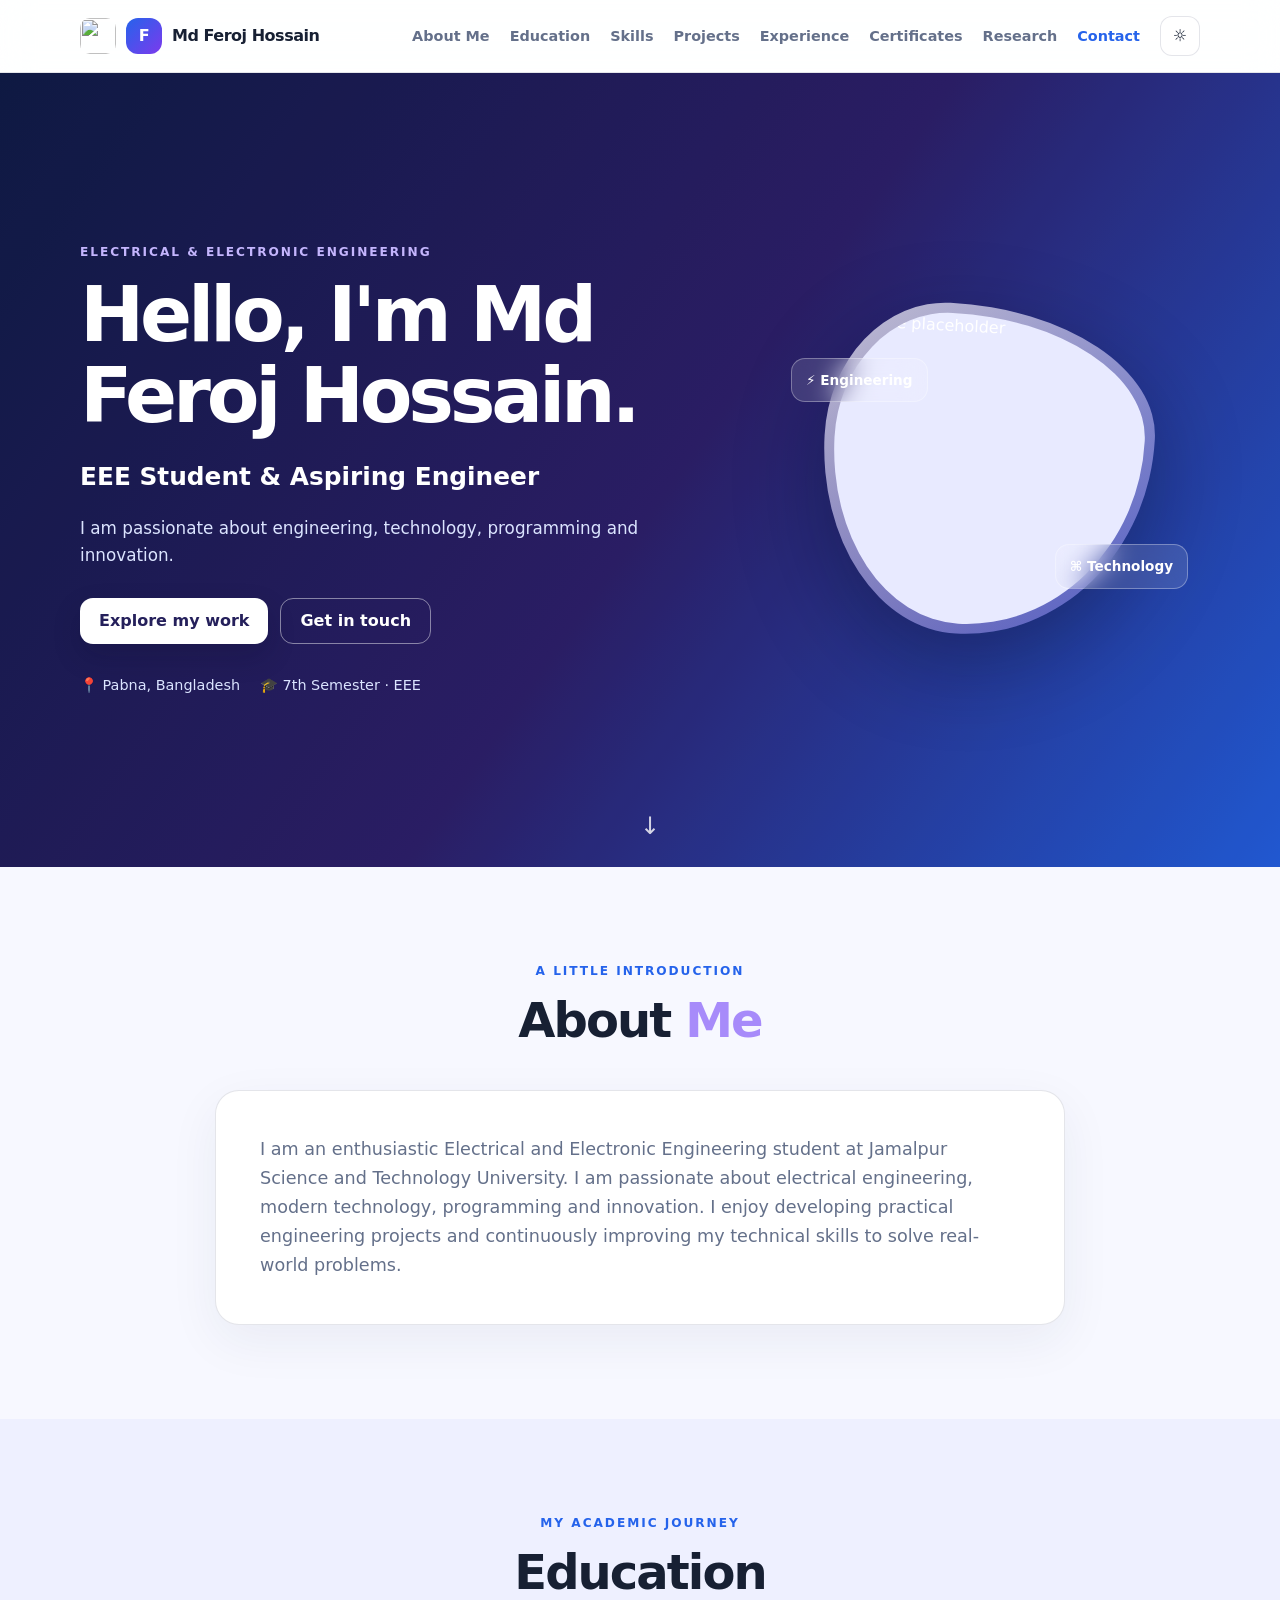
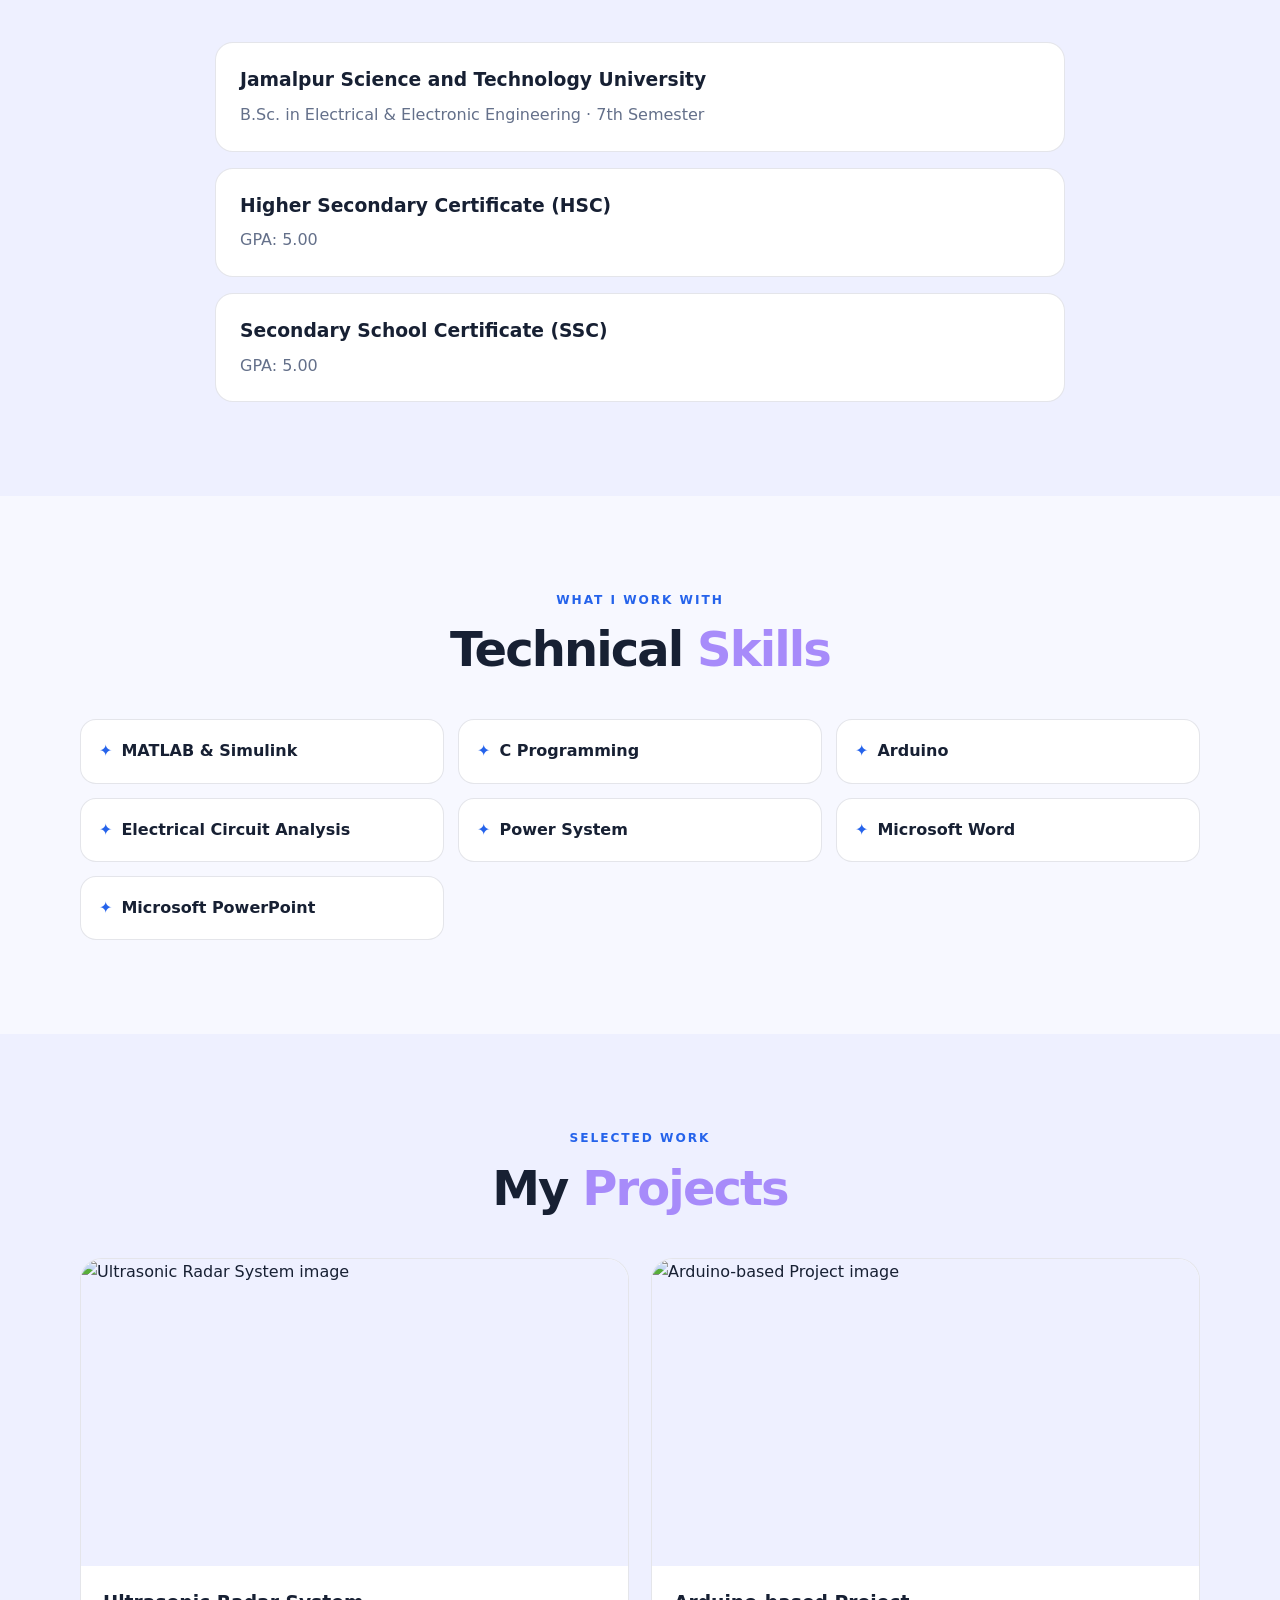
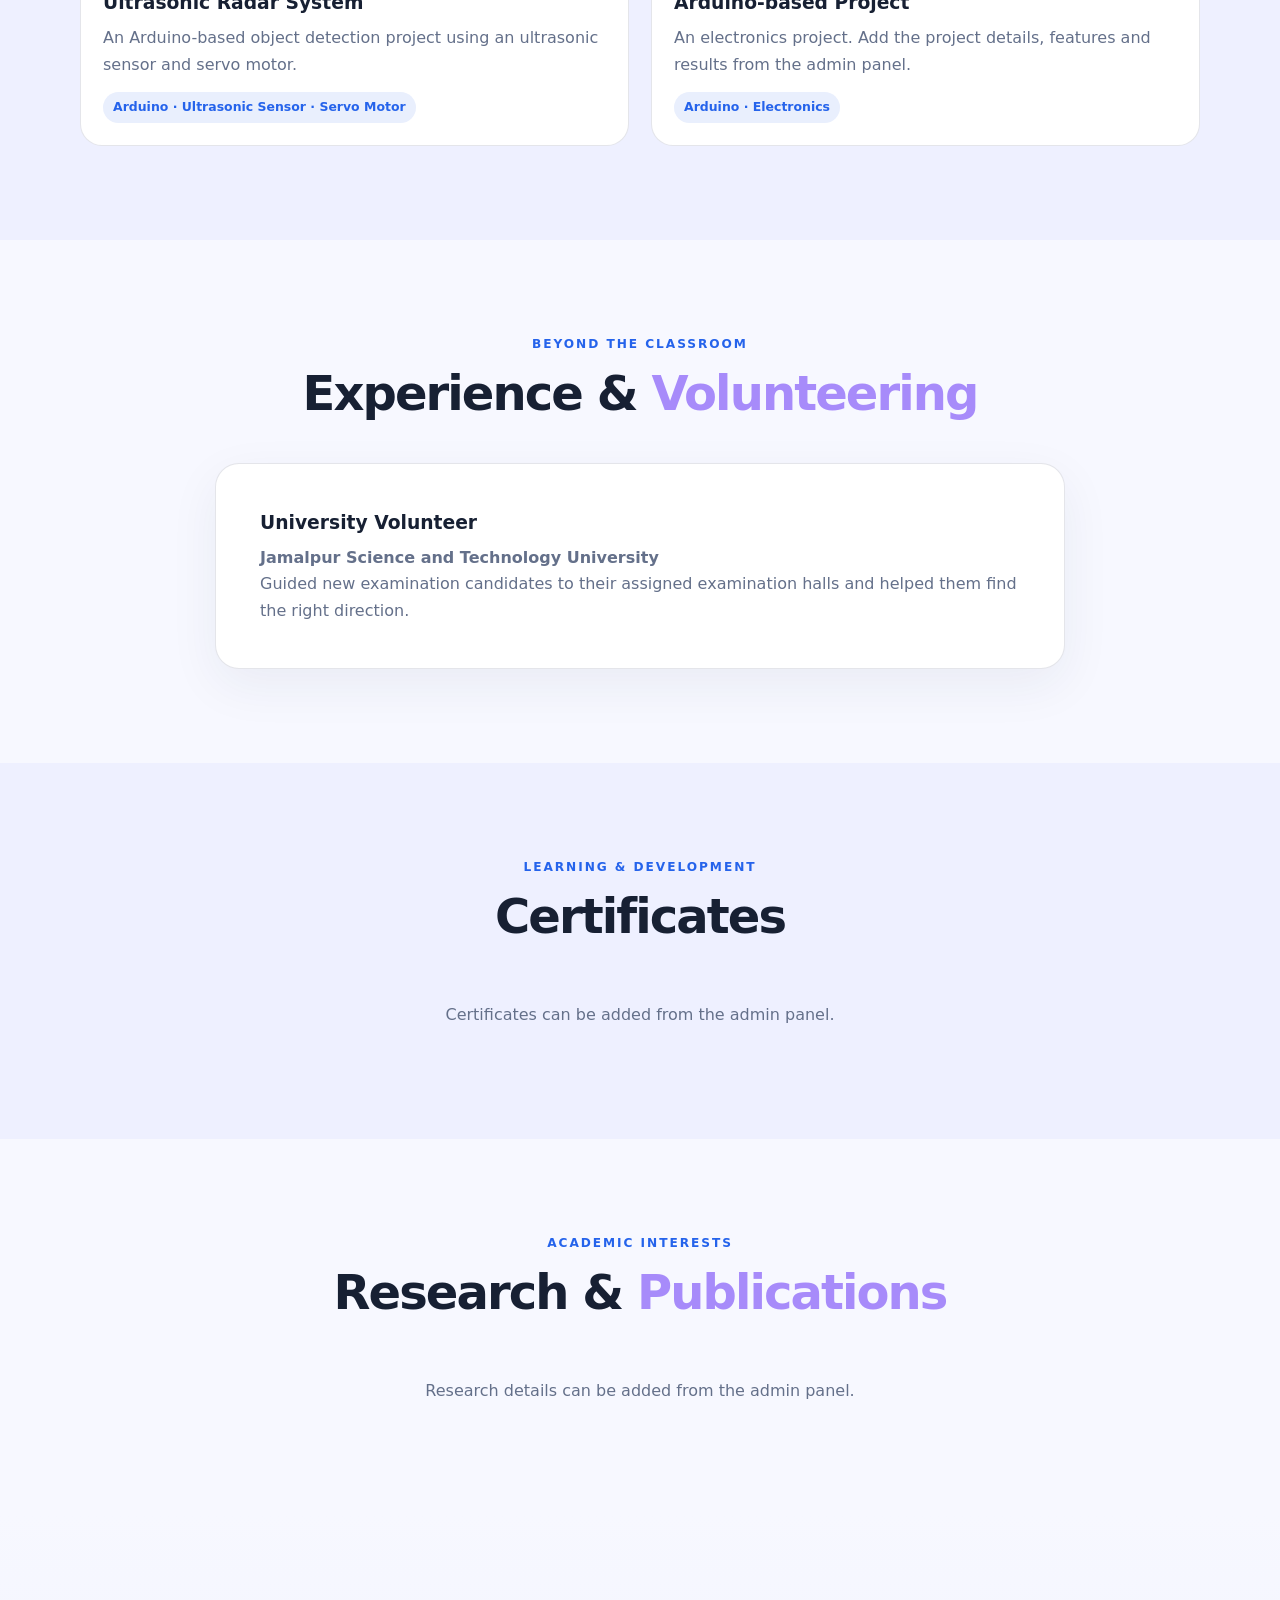
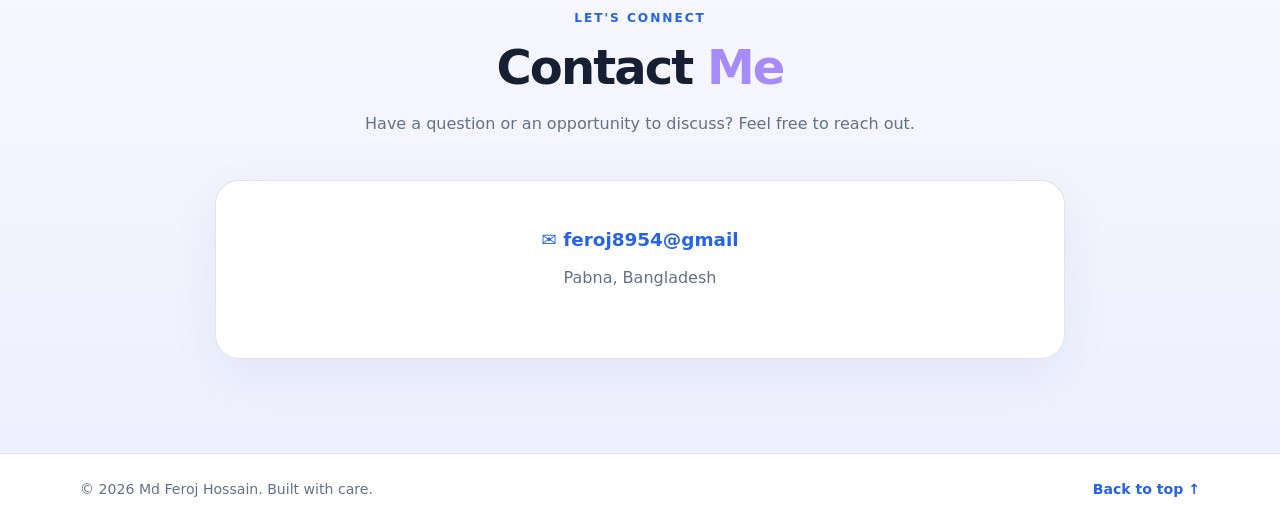
==== index.html @ 663b7d8f "Add files via upload" ====
<!doctype html>
<html lang="en">
<head>
  <meta charset="utf-8">
  <meta name="viewport" content="width=device-width, initial-scale=1">
  <meta name="description" content="Portfolio of Md Feroj Hossain, Electrical and Electronic Engineering student.">
  <meta name="theme-color" content="#2563eb">
  <title>Md Feroj Hossain | EEE Student</title>
  <link rel="icon" href="assets/favicon.svg" type="image/svg+xml">
  <link rel="stylesheet" href="style.css">
  <script src="config.js"></script>
  <script defer src="https://cdn.jsdelivr.net/npm/@supabase/supabase-js@2"></script>
  <script defer src="script.js"></script>
</head>
<body>
  <a class="skip-link" href="#main">Skip to content</a>
  <header class="site-header">
    <div class="container nav-wrap">
      <a class="brand" href="#home" aria-label="Md Feroj Hossain home"><img id="brand-logo" class="brand-image" src="assets/favicon.svg" alt="" hidden><span class="brand-mark" id="brand-mark">F</span><span id="brand-name">Md Feroj Hossain</span></a>
      <button class="menu-toggle" id="menu-toggle" aria-label="Toggle navigation" aria-expanded="false">☰</button>
      <nav id="main-nav" aria-label="Main navigation"><ul id="nav-list"></ul></nav>
      <button class="mode-toggle" id="mode-toggle" type="button" aria-label="Toggle color mode">☼</button>
    </div>
  </header>

  <main id="main">
    <section class="hero section" id="home">
      <div class="hero-bg" id="hero-bg"></div>
      <div class="container hero-grid">
        <div class="hero-copy">
          <p class="eyebrow" id="hero-eyebrow">ELECTRICAL & ELECTRONIC ENGINEERING</p>
          <h1 id="hero-title">Hello, I'm <span>Md Feroj Hossain</span>.</h1>
          <p class="hero-role" id="hero-role">EEE Student & Aspiring Engineer</p>
          <p class="hero-description" id="hero-description">I am passionate about engineering, technology, programming and innovation.</p>
          <div class="hero-actions">
            <a class="button button-primary" href="#projects">Explore my work</a>
            <a class="button button-ghost" href="#contact">Get in touch</a>
          </div>
          <div class="hero-meta"><span>📍 <span id="hero-location">Pabna, Bangladesh</span></span><span>🎓 7th Semester · EEE</span></div>
        </div>
        <div class="hero-visual">
          <div class="photo-frame"><img id="profile-image" src="assets/profile-placeholder.svg" alt="Profile placeholder" data-fallback="assets/profile-placeholder.svg"></div>
          <div class="floating-chip chip-one">⚡ Engineering</div>
          <div class="floating-chip chip-two">⌘ Technology</div>
        </div>
      </div>
      <a class="scroll-cue" href="#about" aria-label="Scroll to About">↓</a>
    </section>

    <div id="sections-root">
      <section class="section" id="about" data-section="about"><div class="container">
        <div class="section-heading"><p class="eyebrow">A LITTLE INTRODUCTION</p><h2>About <span>Me</span></h2></div>
        <div class="about-card"><p id="about-text">I am an enthusiastic Electrical and Electronic Engineering student at Jamalpur Science and Technology University. I am passionate about electrical engineering, modern technology, programming and innovation. I enjoy developing practical engineering projects and continuously improving my technical skills to solve real-world problems.</p></div>
      </div></section>

      <section class="section section-muted" id="education" data-section="education"><div class="container">
        <div class="section-heading"><p class="eyebrow">MY ACADEMIC JOURNEY</p><h2>Education</h2></div>
        <div class="timeline" id="education-list"></div>
      </div></section>

      <section class="section" id="skills" data-section="skills"><div class="container">
        <div class="section-heading"><p class="eyebrow">WHAT I WORK WITH</p><h2>Technical <span>Skills</span></h2></div>
        <div class="skill-grid" id="skills-list"></div>
      </div></section>

      <section class="section section-muted" id="projects" data-section="projects"><div class="container">
        <div class="section-heading"><p class="eyebrow">SELECTED WORK</p><h2>My <span>Projects</span></h2></div>
        <div class="project-grid" id="projects-list"></div>
      </div></section>

      <section class="section" id="experience" data-section="experience"><div class="container">
        <div class="section-heading"><p class="eyebrow">BEYOND THE CLASSROOM</p><h2>Experience & <span>Volunteering</span></h2></div>
        <div class="experience-card" id="experience-list"></div>
      </div></section>

      <section class="section section-muted" id="certificates" data-section="certificates"><div class="container">
        <div class="section-heading"><p class="eyebrow">LEARNING & DEVELOPMENT</p><h2>Certificates</h2></div>
        <div class="simple-grid" id="certificates-list"><p class="empty-state">Certificates can be added from the admin panel.</p></div>
      </div></section>

      <section class="section" id="research" data-section="research"><div class="container">
        <div class="section-heading"><p class="eyebrow">ACADEMIC INTERESTS</p><h2>Research & <span>Publications</span></h2></div>
        <div class="simple-grid" id="research-list"><p class="empty-state">Research details can be added from the admin panel.</p></div>
      </div></section>

      <section class="section contact-section" id="contact" data-section="contact"><div class="container">
        <div class="section-heading"><p class="eyebrow">LET'S CONNECT</p><h2>Contact <span>Me</span></h2><p>Have a question or an opportunity to discuss? Feel free to reach out.</p></div>
        <div class="contact-card">
          <a id="contact-email" href="mailto:feroj8954@gmail">✉ <span>feroj8954@gmail</span></a>
          <p id="contact-location">Pabna, Bangladesh</p>
          <div class="social-links" id="social-links"></div>
        </div>
      </div></section>
    </div>
  </main>

  <footer class="site-footer"><div class="container footer-inner"><p>© <span id="year"></span> <span id="footer-name">Md Feroj Hossain</span>. Built with care.</p><a href="#home">Back to top ↑</a></div></footer>
  <div class="toast" id="toast" role="status" aria-live="polite"></div>
</body>
</html>
---- style.css ----
:root {
  --primary: #2563eb;
  --secondary: #7c3aed;
  --accent: #a78bfa;
  --page: #f7f8ff;
  --surface: #ffffff;
  --surface-2: #eef0ff;
  --text: #172033;
  --muted: #64708a;
  --border: rgba(35, 47, 80, .12);
  --hero-background: linear-gradient(125deg, #101b49 0%, #30206f 52%, #2563eb 100%);
  --hero-brightness: 1;
  --hero-overlay: .12;
  --font-family: Inter, ui-sans-serif, system-ui, -apple-system, BlinkMacSystemFont, "Segoe UI", sans-serif;
  color-scheme: light;
}
[data-theme="dark"] {
  --page: #0b1020;
  --surface: #121a2d;
  --surface-2: #19233a;
  --text: #eef2ff;
  --muted: #a5b1ca;
  --border: rgba(203, 213, 245, .13);
  color-scheme: dark;
}
* { box-sizing: border-box; }
html { scroll-behavior: smooth; scroll-padding-top: 82px; }
body { margin: 0; background: var(--page); color: var(--text); font-family: var(--font-family); line-height: 1.65; transition: background .25s, color .25s; }
a { color: inherit; text-decoration: none; }
button, input, textarea, select { font: inherit; }
button { cursor: pointer; }
img { max-width: 100%; display: block; }
.container { width: min(1120px, calc(100% - 40px)); margin-inline: auto; }
.skip-link { position: absolute; left: -999px; top: 8px; background: var(--surface); padding: 10px; z-index: 99; }
.skip-link:focus { left: 8px; }
.site-header { position: sticky; top: 0; z-index: 20; background: color-mix(in srgb, var(--surface) 88%, transparent); backdrop-filter: blur(16px); border-bottom: 1px solid var(--border); }
.nav-wrap { min-height: 72px; display: flex; align-items: center; gap: 20px; }
.brand { display: inline-flex; align-items: center; gap: 10px; font-weight: 800; letter-spacing: -.03em; white-space: nowrap; }
.brand-image { width: 36px; height: 36px; object-fit: contain; border-radius: 10px; }
.brand-mark { display: grid; place-items: center; width: 36px; height: 36px; border-radius: 12px; color: white; background: linear-gradient(135deg, var(--primary), var(--secondary)); }
nav { margin-left: auto; }
nav ul { display: flex; align-items: center; gap: 20px; list-style: none; margin: 0; padding: 0; }
nav a { color: var(--muted); font-size: .9rem; font-weight: 650; transition: color .2s; }
nav a:hover, nav a.active { color: var(--primary); }
.mode-toggle, .menu-toggle { border: 1px solid var(--border); background: var(--surface); color: var(--text); width: 40px; height: 40px; border-radius: 12px; }
.menu-toggle { display: none; }
.section { padding: 94px 0; position: relative; }
.section-muted { background: var(--surface-2); }
.hero { min-height: 650px; display: grid; align-items: center; overflow: hidden; isolation: isolate; color: white; background: #17134c; }
.hero-bg { position: absolute; inset: 0; z-index: -1; background: var(--hero-background); filter: brightness(var(--hero-brightness)); }
.hero-bg::after { content: ""; position: absolute; inset: 0; background: #050817; opacity: var(--hero-overlay); }
.hero-grid { display: grid; grid-template-columns: 1.2fr .8fr; align-items: center; gap: 60px; padding-block: 75px; }
.eyebrow { color: var(--primary); font-size: .76rem; font-weight: 800; letter-spacing: .16em; margin: 0 0 12px; }
.hero .eyebrow { color: #c4b5fd; }
.hero h1 { font-size: clamp(2.7rem, 6vw, 5.2rem); line-height: 1.06; letter-spacing: -.055em; margin: 0; max-width: 760px; }
.hero h1 span, h2 span { color: #a78bfa; }
.hero-role { font-size: clamp(1.15rem, 2vw, 1.55rem); font-weight: 700; margin: 20px 0 8px; }
.hero-description { max-width: 590px; color: #dbe4ff; font-size: 1.05rem; }
.hero-actions { display: flex; flex-wrap: wrap; gap: 12px; margin-top: 28px; }
.button { display: inline-flex; justify-content: center; align-items: center; min-height: 46px; padding: 0 19px; border-radius: 13px; font-weight: 750; transition: transform .2s, box-shadow .2s; }
.button:hover { transform: translateY(-2px); }
.button-primary { background: white; color: #25205b; box-shadow: 0 12px 28px #080b2530; }
.button-ghost { border: 1px solid #ffffff75; color: white; }
.hero-meta { display: flex; flex-wrap: wrap; gap: 20px; margin-top: 30px; color: #dbe4ff; font-size: .9rem; }
.hero-visual { position: relative; justify-self: center; }
.photo-frame { width: min(330px, 72vw); aspect-ratio: 1; padding: 10px; border-radius: 36% 64% 57% 43% / 42% 38% 62% 58%; background: linear-gradient(145deg, #ffffffb5, #a78bfa55); box-shadow: 0 28px 90px #05081755; transform: rotate(3deg); }
.photo-frame img { width: 100%; height: 100%; object-fit: cover; border-radius: inherit; background: #e8eaff; }
.floating-chip { position: absolute; padding: 10px 14px; border: 1px solid #ffffff50; border-radius: 14px; background: #ffffff20; backdrop-filter: blur(14px); font-size: .85rem; font-weight: 750; }
.chip-one { left: -32px; top: 16%; }.chip-two { right: -35px; bottom: 14%; }
.scroll-cue { position: absolute; bottom: 20px; left: 50%; color: #fff; font-size: 1.5rem; opacity: .8; }
.section-heading { max-width: 720px; margin: 0 auto 42px; text-align: center; }
.section-heading h2 { margin: 0 0 12px; font-size: clamp(2rem, 4vw, 3rem); line-height: 1.15; letter-spacing: -.04em; }
.section-heading > p:last-child { color: var(--muted); }
.about-card, .contact-card, .experience-card { max-width: 850px; margin: auto; padding: clamp(24px, 5vw, 44px); border: 1px solid var(--border); border-radius: 24px; background: var(--surface); box-shadow: 0 16px 50px #1c2a5010; }
.about-card p { font-size: 1.1rem; color: var(--muted); margin: 0; }
.timeline { max-width: 850px; margin: auto; display: grid; gap: 16px; }
.timeline-item { padding: 22px 24px; border: 1px solid var(--border); border-radius: 18px; background: var(--surface); }
.timeline-item h3, .project-card h3, .simple-card h3 { margin: 0 0 6px; }
.timeline-item p, .project-card p, .simple-card p { color: var(--muted); margin: 0; }
.skill-grid { display: grid; grid-template-columns: repeat(3, 1fr); gap: 14px; }
.skill-item { padding: 18px; border-radius: 16px; border: 1px solid var(--border); background: var(--surface); font-weight: 700; }
.skill-item::before { content: "✦"; color: var(--primary); margin-right: 9px; }
.project-grid { display: grid; grid-template-columns: repeat(2, 1fr); gap: 22px; }
.project-card { overflow: hidden; border: 1px solid var(--border); border-radius: 22px; background: var(--surface); transition: transform .25s, box-shadow .25s; }
.project-card:hover { transform: translateY(-5px); box-shadow: 0 18px 45px #1c2a5018; }
.project-card img { width: 100%; aspect-ratio: 16/9; object-fit: cover; background: var(--surface-2); }
.project-card-body { padding: 22px; }.project-card .tag { display: inline-block; margin-top: 14px; padding: 5px 10px; color: var(--primary); background: color-mix(in srgb, var(--primary) 10%, var(--surface)); border-radius: 99px; font-size: .78rem; font-weight: 750; }
.experience-card h3 { margin: 0 0 6px; }.experience-card p { color: var(--muted); margin: 0; }
.simple-grid { display: grid; grid-template-columns: repeat(2, 1fr); gap: 16px; }.simple-card { padding: 22px; background: var(--surface); border: 1px solid var(--border); border-radius: 18px; }
.empty-state { color: var(--muted); grid-column: 1/-1; text-align: center; }
.contact-section { background: linear-gradient(180deg, var(--page), var(--surface-2)); }
.contact-card { text-align: center; display: grid; gap: 10px; }.contact-card > a { color: var(--primary); font-weight: 800; font-size: 1.15rem; }.contact-card p { color: var(--muted); margin: 0; }
.social-links { display: flex; justify-content: center; flex-wrap: wrap; gap: 10px; margin-top: 12px; }.social-links a { padding: 8px 13px; border: 1px solid var(--border); border-radius: 99px; color: var(--muted); font-weight: 700; font-size: .88rem; }
.site-footer { padding: 24px 0; background: var(--surface); border-top: 1px solid var(--border); }.footer-inner { display: flex; justify-content: space-between; gap: 20px; color: var(--muted); font-size: .88rem; }.footer-inner p { margin: 0; }.footer-inner a { color: var(--primary); font-weight: 700; }
.toast { position: fixed; right: 20px; bottom: 20px; z-index: 99; max-width: min(360px, calc(100% - 40px)); padding: 12px 16px; border-radius: 12px; background: #172033; color: white; box-shadow: 0 10px 30px #0003; opacity: 0; transform: translateY(12px); pointer-events: none; transition: .2s; }.toast.show { opacity: 1; transform: translateY(0); }
@media (max-width: 850px) { nav ul { gap: 12px; } nav a { font-size: .82rem; } .hero-grid { gap: 28px; } }
@media (max-width: 700px) {
  .container { width: min(100% - 32px, 560px); }
  .nav-wrap { min-height: 64px; }.menu-toggle { display: block; margin-left: auto; }
  nav { display: none; position: absolute; top: 64px; left: 0; right: 0; padding: 14px 20px 20px; background: var(--surface); border-bottom: 1px solid var(--border); }
  nav.open { display: block; } nav ul { display: grid; gap: 0; } nav li a { display: block; padding: 11px 4px; font-size: .95rem; }
  .mode-toggle { width: 38px; height: 38px; }
  .hero { min-height: auto; }.hero-grid { grid-template-columns: 1fr; padding-block: 76px 88px; text-align: center; }
  .hero-copy { order: 2; }.hero-visual { order: 1; }.hero h1 { font-size: clamp(2.5rem, 12vw, 4rem); }.hero-description { margin-inline: auto; }
  .hero-actions, .hero-meta { justify-content: center; }.photo-frame { width: min(230px, 60vw); }.chip-one { left: -22px; }.chip-two { right: -22px; }
  .section { padding: 70px 0; }.skill-grid { grid-template-columns: repeat(2, 1fr); }.project-grid, .simple-grid { grid-template-columns: 1fr; }
  .footer-inner { flex-direction: column; text-align: center; }
}
@media (prefers-reduced-motion: reduce) { *, *::before, *::after { scroll-behavior: auto !important; animation-duration: .01ms !important; transition-duration: .01ms !important; } }
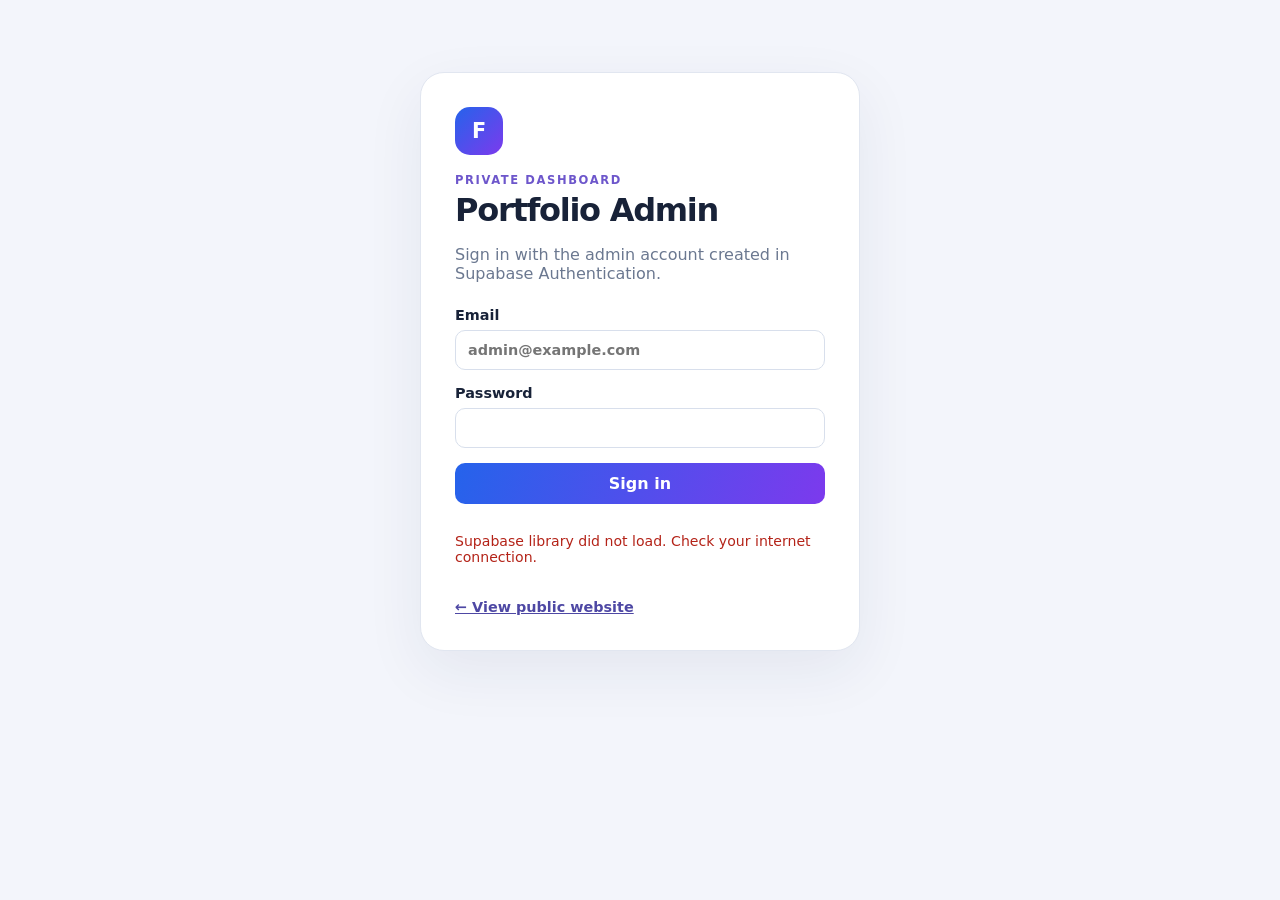
==== commit 05db3844: "Add files via upload" ====
--- a/index.html
+++ b/index.html
@@ -3,98 +3,111 @@
 <head>
   <meta charset="utf-8">
   <meta name="viewport" content="width=device-width, initial-scale=1">
-  <meta name="description" content="Portfolio of Md Feroj Hossain, Electrical and Electronic Engineering student.">
-  <meta name="theme-color" content="#2563eb">
-  <title>Md Feroj Hossain | EEE Student</title>
-  <link rel="icon" href="assets/favicon.svg" type="image/svg+xml">
-  <link rel="stylesheet" href="style.css">
-  <script src="config.js"></script>
+  <meta name="robots" content="noindex, nofollow">
+  <meta name="googlebot" content="noindex, nofollow">
+  <title>Portfolio Admin | Md Feroj Hossain</title>
+  <link rel="stylesheet" href="admin.css">
+  <script src="../config.js"></script>
   <script defer src="https://cdn.jsdelivr.net/npm/@supabase/supabase-js@2"></script>
-  <script defer src="script.js"></script>
+  <script defer src="admin.js"></script>
 </head>
 <body>
-  <a class="skip-link" href="#main">Skip to content</a>
-  <header class="site-header">
-    <div class="container nav-wrap">
-      <a class="brand" href="#home" aria-label="Md Feroj Hossain home"><img id="brand-logo" class="brand-image" src="assets/favicon.svg" alt="" hidden><span class="brand-mark" id="brand-mark">F</span><span id="brand-name">Md Feroj Hossain</span></a>
-      <button class="menu-toggle" id="menu-toggle" aria-label="Toggle navigation" aria-expanded="false">☰</button>
-      <nav id="main-nav" aria-label="Main navigation"><ul id="nav-list"></ul></nav>
-      <button class="mode-toggle" id="mode-toggle" type="button" aria-label="Toggle color mode">☼</button>
-    </div>
-  </header>
-
-  <main id="main">
-    <section class="hero section" id="home">
-      <div class="hero-bg" id="hero-bg"></div>
-      <div class="container hero-grid">
-        <div class="hero-copy">
-          <p class="eyebrow" id="hero-eyebrow">ELECTRICAL & ELECTRONIC ENGINEERING</p>
-          <h1 id="hero-title">Hello, I'm <span>Md Feroj Hossain</span>.</h1>
-          <p class="hero-role" id="hero-role">EEE Student & Aspiring Engineer</p>
-          <p class="hero-description" id="hero-description">I am passionate about engineering, technology, programming and innovation.</p>
-          <div class="hero-actions">
-            <a class="button button-primary" href="#projects">Explore my work</a>
-            <a class="button button-ghost" href="#contact">Get in touch</a>
-          </div>
-          <div class="hero-meta"><span>📍 <span id="hero-location">Pabna, Bangladesh</span></span><span>🎓 7th Semester · EEE</span></div>
-        </div>
-        <div class="hero-visual">
-          <div class="photo-frame"><img id="profile-image" src="assets/profile-placeholder.svg" alt="Profile placeholder" data-fallback="assets/profile-placeholder.svg"></div>
-          <div class="floating-chip chip-one">⚡ Engineering</div>
-          <div class="floating-chip chip-two">⌘ Technology</div>
-        </div>
-      </div>
-      <a class="scroll-cue" href="#about" aria-label="Scroll to About">↓</a>
+  <main class="admin-shell">
+    <section id="login-panel" class="login-card">
+      <div class="admin-mark">F</div>
+      <p class="eyebrow">PRIVATE DASHBOARD</p>
+      <h1>Portfolio Admin</h1>
+      <p class="muted">Sign in with the admin account created in Supabase Authentication.</p>
+      <form id="login-form">
+        <label>Email<input id="login-email" type="email" autocomplete="username" required placeholder="admin@example.com"></label>
+        <label>Password<input id="login-password" type="password" autocomplete="current-password" required></label>
+        <button class="primary-button" type="submit">Sign in</button>
+        <p class="form-message" id="login-message" role="status"></p>
+      </form>
+      <a class="back-link" href="../index.html">← View public website</a>
     </section>
 
-    <div id="sections-root">
-      <section class="section" id="about" data-section="about"><div class="container">
-        <div class="section-heading"><p class="eyebrow">A LITTLE INTRODUCTION</p><h2>About <span>Me</span></h2></div>
-        <div class="about-card"><p id="about-text">I am an enthusiastic Electrical and Electronic Engineering student at Jamalpur Science and Technology University. I am passionate about electrical engineering, modern technology, programming and innovation. I enjoy developing practical engineering projects and continuously improving my technical skills to solve real-world problems.</p></div>
-      </div></section>
+    <section id="dashboard" hidden>
+      <header class="topbar">
+        <div><p class="eyebrow">CONTENT MANAGEMENT</p><h1>Portfolio Dashboard</h1><p class="muted" id="admin-user"></p></div>
+        <div class="top-actions"><span id="save-status" class="status">All changes saved</span><button id="logout-button" class="secondary-button">Sign out</button></div>
+      </header>
+      <div class="notice" id="notice">Changes are local until you select Save & Publish.</div>
+      <nav class="tabs" aria-label="Admin tabs">
+        <button class="tab active" data-tab="site">Site</button>
+        <button class="tab" data-tab="theme">Theme</button>
+        <button class="tab" data-tab="sections">Sections</button>
+        <button class="tab" data-tab="media">Media</button>
+        <button class="tab" data-tab="backup">Backup</button>
+      </nav>
 
-      <section class="section section-muted" id="education" data-section="education"><div class="container">
-        <div class="section-heading"><p class="eyebrow">MY ACADEMIC JOURNEY</p><h2>Education</h2></div>
-        <div class="timeline" id="education-list"></div>
-      </div></section>
+      <section class="tab-panel active" id="tab-site">
+        <div class="panel-heading"><div><h2>Site content</h2><p class="muted">Update your introduction and portfolio details.</p></div></div>
+        <div class="form-grid">
+          <label>Full name<input data-path="profile.name"></label>
+          <label>Professional identity<input data-path="profile.identity"></label>
+          <label>Email<input data-path="profile.email" type="email"></label>
+          <label>Phone<input data-path="profile.phone"></label>
+          <label>Location<input data-path="profile.location"></label>
+          <label>Logo / brand text<input data-path="site.logoText"></label>
+          <label class="wide">Hero eyebrow<input data-path="site.heroEyebrow"></label>
+          <label class="wide">Hero title<input data-path="site.heroTitle"></label>
+          <label class="wide">Hero role<input data-path="site.heroRole"></label>
+          <label class="wide">Hero description<textarea data-path="site.heroDescription" rows="2"></textarea></label>
+          <label class="wide">About me<textarea data-path="profile.bio" rows="5"></textarea></label>
+          <label>Facebook URL<input data-path="profile.socials.facebook" placeholder="https://..."></label>
+          <label>LinkedIn URL<input data-path="profile.socials.linkedin" placeholder="https://..."></label>
+          <label>GitHub URL<input data-path="profile.socials.github" placeholder="https://..."></label>
+          <label>Instagram URL<input data-path="profile.socials.instagram" placeholder="https://..."></label>
+        </div>
+        <div class="subsection"><h3>Education</h3><div id="education-editor" class="repeat-list"></div><button class="add-button" data-add="education">+ Add education</button></div>
+        <div class="subsection"><h3>Skills</h3><div id="skills-editor" class="repeat-list"></div><button class="add-button" data-add="skills">+ Add skill</button></div>
+        <div class="subsection"><h3>Projects</h3><div id="projects-editor" class="repeat-list"></div><button class="add-button" data-add="projects">+ Add project</button></div>
+        <div class="subsection"><h3>Experience & volunteering</h3><div id="experience-editor" class="repeat-list"></div><button class="add-button" data-add="experience">+ Add experience</button></div>
+        <div class="subsection"><h3>Certificates</h3><div id="certificates-editor" class="repeat-list"></div><button class="add-button" data-add="certificates">+ Add certificate</button></div>
+        <div class="subsection"><h3>Research</h3><div id="research-editor" class="repeat-list"></div><button class="add-button" data-add="research">+ Add research item</button></div>
+      </section>
 
-      <section class="section" id="skills" data-section="skills"><div class="container">
-        <div class="section-heading"><p class="eyebrow">WHAT I WORK WITH</p><h2>Technical <span>Skills</span></h2></div>
-        <div class="skill-grid" id="skills-list"></div>
-      </div></section>
+      <section class="tab-panel" id="tab-theme">
+        <div class="panel-heading"><div><h2>Theme & appearance</h2><p class="muted">Adjust colours, typography and hero background.</p></div></div>
+        <div class="form-grid">
+          <label>Primary colour<input data-path="theme.primary" type="color"></label>
+          <label>Secondary colour<input data-path="theme.secondary" type="color"></label>
+          <label>Accent colour<input data-path="theme.accent" type="color"></label>
+          <label>Font<select data-path="theme.font"><option>Modern Sans-serif</option><option>Arial, sans-serif</option><option>Georgia, serif</option></select></label>
+          <label>Default mode<select data-path="theme.mode"><option value="system">System preference</option><option value="light">Light</option><option value="dark">Dark</option></select></label>
+          <label class="wide">Hero background CSS<input data-path="theme.heroBackground" placeholder="linear-gradient(...)"></label>
+          <label>Hero brightness <output id="brightness-value">1.00</output><input data-path="theme.heroBrightness" type="range" min="0.4" max="1.5" step="0.05"></label>
+          <label>Overlay transparency <output id="overlay-value">0.12</output><input data-path="theme.heroOverlay" type="range" min="0" max="0.8" step="0.02"></label>
+        </div>
+        <p class="help">Use a CSS colour or gradient for the hero background. A gradient is recommended for this design.</p>
+      </section>
 
-      <section class="section section-muted" id="projects" data-section="projects"><div class="container">
-        <div class="section-heading"><p class="eyebrow">SELECTED WORK</p><h2>My <span>Projects</span></h2></div>
-        <div class="project-grid" id="projects-list"></div>
-      </div></section>
+      <section class="tab-panel" id="tab-sections">
+        <div class="panel-heading"><div><h2>Sections</h2><p class="muted">Drag rows to reorder. Toggle visibility or add a supported section.</p></div></div>
+        <div id="sections-editor" class="sections-editor"></div>
+        <div class="inline-add"><input id="new-section-title" placeholder="New section title"><select id="new-section-type"><option value="about">About</option><option value="education">Education</option><option value="skills">Skills</option><option value="projects">Projects</option><option value="experience">Experience</option><option value="certificates">Certificates</option><option value="research">Research</option><option value="contact">Contact</option></select><button id="add-section" class="add-button">Add section</button></div>
+      </section>
 
-      <section class="section" id="experience" data-section="experience"><div class="container">
-        <div class="section-heading"><p class="eyebrow">BEYOND THE CLASSROOM</p><h2>Experience & <span>Volunteering</span></h2></div>
-        <div class="experience-card" id="experience-list"></div>
-      </div></section>
+      <section class="tab-panel" id="tab-media">
+        <div class="panel-heading"><div><h2>Media library</h2><p class="muted">Upload media to the public portfolio-media bucket.</p></div></div>
+        <div class="media-grid">
+          <div class="media-card"><h3>Profile photo</h3><img id="profile-preview" src="../assets/profile-placeholder.svg" alt="Profile preview"><input id="profile-upload" type="file" accept="image/*"><button class="secondary-button" data-upload="profile">Upload profile photo</button></div>
+          <div class="media-card"><h3>Logo</h3><img id="logo-preview" src="../assets/favicon.svg" alt="Logo preview"><input id="logo-upload" type="file" accept="image/*"><button class="secondary-button" data-upload="logo">Upload logo</button></div>
+          <div class="media-card"><h3>CV / Resume</h3><p id="cv-status" class="muted">No CV uploaded</p><input id="cv-upload" type="file" accept=".pdf,application/pdf"><button class="secondary-button" data-upload="cv">Upload CV PDF</button></div>
+          <div class="media-card"><h3>Hero background image</h3><p class="muted">Upload an image, then use its public URL as a CSS background in Theme.</p><input id="background-upload" type="file" accept="image/*"><button class="secondary-button" data-upload="background">Upload background</button><input id="background-url" readonly placeholder="Uploaded public URL"></div>
+        </div>
+        <p class="help">Each project has its own image upload button in the Projects editor under Site. Uploaded files are public because the bucket is public.</p>
+      </section>
 
-      <section class="section section-muted" id="certificates" data-section="certificates"><div class="container">
-        <div class="section-heading"><p class="eyebrow">LEARNING & DEVELOPMENT</p><h2>Certificates</h2></div>
-        <div class="simple-grid" id="certificates-list"><p class="empty-state">Certificates can be added from the admin panel.</p></div>
-      </div></section>
-
-      <section class="section" id="research" data-section="research"><div class="container">
-        <div class="section-heading"><p class="eyebrow">ACADEMIC INTERESTS</p><h2>Research & <span>Publications</span></h2></div>
-        <div class="simple-grid" id="research-list"><p class="empty-state">Research details can be added from the admin panel.</p></div>
-      </div></section>
-
-      <section class="section contact-section" id="contact" data-section="contact"><div class="container">
-        <div class="section-heading"><p class="eyebrow">LET'S CONNECT</p><h2>Contact <span>Me</span></h2><p>Have a question or an opportunity to discuss? Feel free to reach out.</p></div>
-        <div class="contact-card">
-          <a id="contact-email" href="mailto:feroj8954@gmail">✉ <span>feroj8954@gmail</span></a>
-          <p id="contact-location">Pabna, Bangladesh</p>
-          <div class="social-links" id="social-links"></div>
-        </div>
-      </div></section>
-    </div>
+      <section class="tab-panel" id="tab-backup">
+        <div class="panel-heading"><div><h2>Backup & restore</h2><p class="muted">Export a copy of your content or import a previous JSON backup.</p></div></div>
+        <div class="backup-card"><h3>Export backup</h3><p class="muted">Download the current editor content as a JSON file.</p><button id="export-button" class="primary-button">Download JSON backup</button></div>
+        <div class="backup-card"><h3>Import backup</h3><p class="muted">Import replaces the current unsaved editor content. Review it before publishing.</p><input id="import-file" type="file" accept="application/json,.json"><button id="import-button" class="secondary-button">Import JSON file</button></div>
+      </section>
+      <footer class="dashboard-footer"><span id="footer-message">Remember to publish your changes.</span><button id="publish-button" class="primary-button">Save & Publish</button></footer>
+    </section>
   </main>
-
-  <footer class="site-footer"><div class="container footer-inner"><p>© <span id="year"></span> <span id="footer-name">Md Feroj Hossain</span>. Built with care.</p><a href="#home">Back to top ↑</a></div></footer>
-  <div class="toast" id="toast" role="status" aria-live="polite"></div>
+  <div id="toast" class="toast" role="status" aria-live="polite"></div>
 </body>
 </html>
--- a/admin.css
+++ b/admin.css
@@ -0,0 +1,39 @@
+* { box-sizing: border-box; }
+:root { font-family: Inter, ui-sans-serif, system-ui, sans-serif; color: #182238; background: #f3f5fb; }
+body { margin: 0; }
+button, input, textarea, select { font: inherit; }
+button { cursor: pointer; }
+.admin-shell { width: min(1120px, calc(100% - 32px)); margin: 36px auto; }
+[hidden] { display: none !important; }
+.login-card { max-width: 440px; margin: 8vh auto; padding: 34px; background: white; border: 1px solid #e1e6f0; border-radius: 24px; box-shadow: 0 20px 60px #1c2a5012; }
+.admin-mark { display: grid; place-items: center; width: 48px; height: 48px; color: white; background: linear-gradient(135deg, #2563eb, #7c3aed); border-radius: 15px; font-weight: 900; font-size: 1.3rem; }
+.eyebrow { margin: 18px 0 4px; color: #6d56cb; font-size: .72rem; font-weight: 850; letter-spacing: .14em; }
+h1 { margin: 0; font-size: 2rem; letter-spacing: -.04em; } h2 { margin: 0; font-size: 1.5rem; } h3 { margin: 0 0 12px; }
+.muted, .help { color: #6b7890; }.login-card form { display: grid; gap: 15px; margin: 24px 0 18px; }
+label { display: grid; gap: 7px; font-size: .9rem; font-weight: 700; }
+input, textarea, select { width: 100%; padding: 11px 12px; color: #182238; background: white; border: 1px solid #d8dfec; border-radius: 10px; outline: none; }
+input:focus, textarea:focus, select:focus { border-color: #6d56cb; box-shadow: 0 0 0 3px #6d56cb1c; }
+input[type="color"] { height: 44px; padding: 4px; } input[type="range"] { padding: 0; accent-color: #6d56cb; }
+.primary-button, .secondary-button, .add-button { border: 0; border-radius: 10px; padding: 11px 16px; font-weight: 800; }
+.primary-button { background: linear-gradient(110deg, #2563eb, #7c3aed); color: white; }
+.secondary-button, .add-button { background: #eef0ff; color: #4533a4; }
+.back-link { color: #4e48a4; font-weight: 700; font-size: .9rem; }.form-message { min-height: 20px; color: #b42318; font-size: .88rem; }
+.topbar { display: flex; justify-content: space-between; align-items: end; gap: 20px; margin-bottom: 22px; }.topbar .eyebrow { margin-top: 0; }.top-actions { display: flex; align-items: center; gap: 14px; }
+.status { color: #16804a; font-size: .85rem; font-weight: 750; }.status.dirty { color: #b45309; }
+.notice { padding: 12px 15px; border-radius: 12px; background: #fff7df; color: #815c12; margin-bottom: 18px; font-size: .9rem; }
+.tabs { display: flex; gap: 8px; padding: 7px; background: white; border: 1px solid #e1e6f0; border-radius: 14px; overflow-x: auto; }
+.tab { border: 0; padding: 10px 18px; border-radius: 9px; color: #63708a; background: transparent; font-weight: 800; }.tab.active { color: white; background: #29245e; }
+.tab-panel { display: none; margin-top: 20px; padding: 26px; background: white; border: 1px solid #e1e6f0; border-radius: 18px; }.tab-panel.active { display: block; }
+.panel-heading { display: flex; justify-content: space-between; margin-bottom: 24px; }.panel-heading p { margin: 5px 0 0; }
+.form-grid { display: grid; grid-template-columns: repeat(2, 1fr); gap: 16px; }.form-grid .wide { grid-column: 1/-1; }
+.subsection { margin-top: 34px; padding-top: 24px; border-top: 1px solid #e8ebf3; }.repeat-list { display: grid; gap: 12px; margin-bottom: 12px; }
+.repeat-item { display: grid; grid-template-columns: 1fr 1fr auto; gap: 10px; align-items: start; padding: 14px; background: #f8f9fd; border: 1px solid #e8ebf3; border-radius: 13px; }.repeat-item .wide { grid-column: 1/-1; }.repeat-item textarea { min-height: 70px; }
+.remove-button { border: 0; background: #ffeded; color: #b42318; border-radius: 9px; padding: 10px; font-weight: 800; }
+.project-upload { display: flex; align-items: center; gap: 10px; flex-wrap: wrap; grid-column: 1/-1; }.project-upload input { max-width: 260px; }
+.sections-editor { display: grid; gap: 9px; }.section-row { display: flex; align-items: center; gap: 12px; padding: 13px 15px; border: 1px solid #e4e8f1; border-radius: 12px; background: #fafbff; }.section-row.dragging { opacity: .45; border-style: dashed; }.drag-handle { color: #8591a8; cursor: grab; font-size: 1.2rem; }.section-row strong { flex: 1; }.section-row label { display: flex; align-items: center; gap: 7px; }.section-row input { width: auto; }.section-row button { border: 0; background: #ffeded; color: #b42318; border-radius: 8px; padding: 7px 10px; }
+.inline-add { display: flex; gap: 10px; margin-top: 18px; }.inline-add input { flex: 1; }.inline-add select { width: 180px; }
+.media-grid { display: grid; grid-template-columns: repeat(2, 1fr); gap: 16px; }.media-card, .backup-card { padding: 20px; border: 1px solid #e4e8f1; border-radius: 14px; }.media-card img { width: 120px; height: 120px; object-fit: cover; border-radius: 14px; background: #edf0fb; margin-bottom: 12px; }.media-card input { margin: 8px 0; }.media-card button { display: block; }.media-card input[readonly] { margin-top: 12px; }
+.backup-card { margin-bottom: 14px; }.backup-card p { margin-top: 0; }.backup-card input { max-width: 360px; margin: 5px 0 12px; }
+.dashboard-footer { position: sticky; bottom: 12px; display: flex; align-items: center; justify-content: space-between; gap: 14px; margin-top: 20px; padding: 14px 16px; background: #fff; border: 1px solid #e1e6f0; border-radius: 14px; box-shadow: 0 8px 28px #1c2a5015; }
+.toast { position: fixed; right: 20px; bottom: 20px; padding: 12px 16px; background: #172033; color: white; border-radius: 10px; opacity: 0; transform: translateY(10px); transition: .2s; }.toast.show { opacity: 1; transform: none; }
+@media (max-width: 700px) { .admin-shell { margin: 16px auto; }.topbar { align-items: start; flex-direction: column; }.top-actions { width: 100%; justify-content: space-between; }.tab-panel { padding: 18px; }.form-grid, .media-grid { grid-template-columns: 1fr; }.form-grid .wide { grid-column: auto; }.repeat-item { grid-template-columns: 1fr; }.repeat-item .wide { grid-column: auto; }.inline-add { flex-direction: column; }.inline-add select { width: 100%; }.section-row { flex-wrap: wrap; }.dashboard-footer { align-items: stretch; flex-direction: column; }.dashboard-footer button { width: 100%; } }
